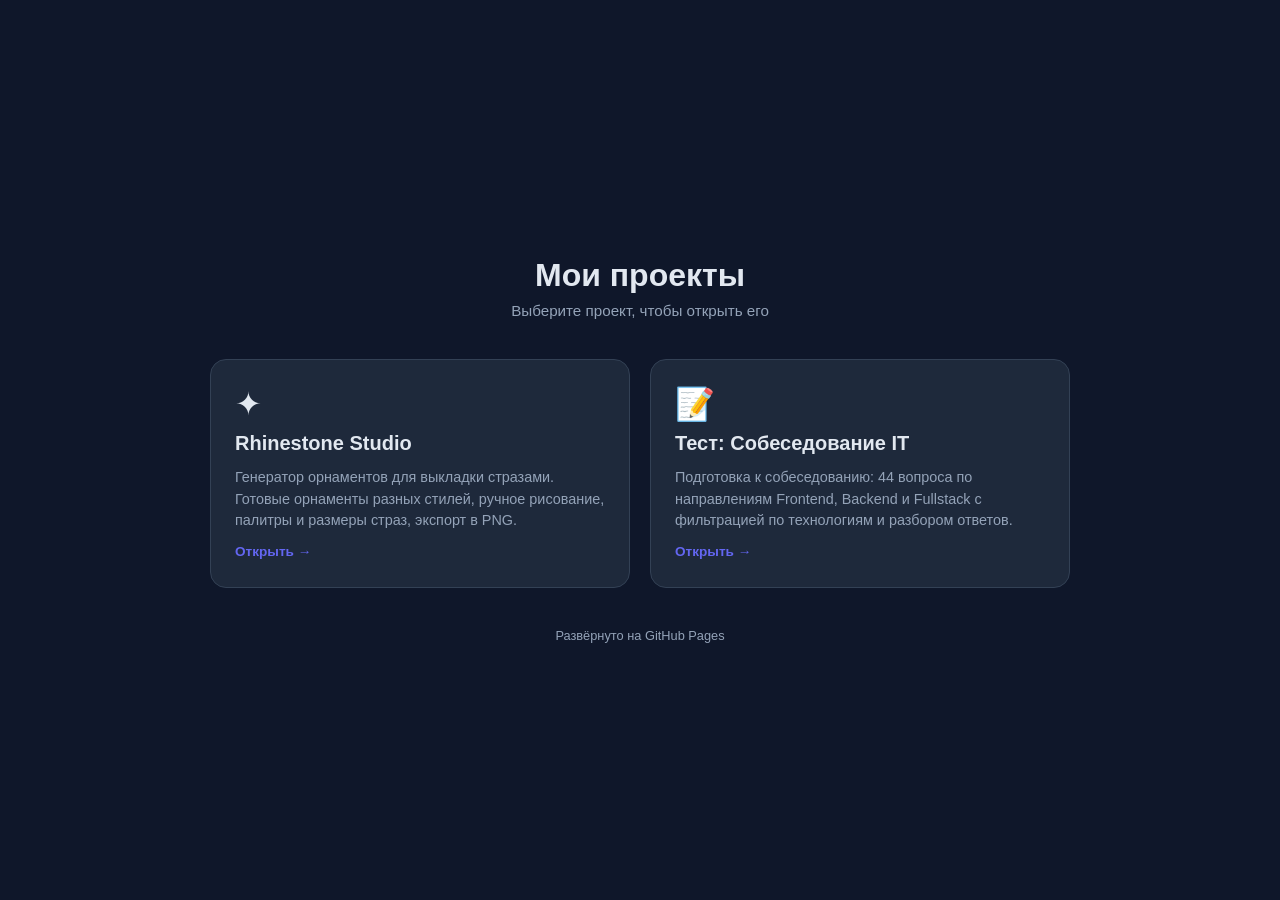
==== index.html @ 8849ab8d "Создание главной страницы" ====
<!DOCTYPE html>
<html lang="ru">
<head>
<meta charset="UTF-8">
<meta name="viewport" content="width=device-width, initial-scale=1.0">
<title>Мои проекты</title>
<style>
*,*::before,*::after{box-sizing:border-box;margin:0;padding:0}
:root{
  --bg:#0f172a;--card:#1e293b;--card2:#334155;--text:#e2e8f0;--muted:#94a3b8;
  --primary:#6366f1;--radius:16px;
}
body{
  font-family:'Inter',-apple-system,BlinkMacSystemFont,'Segoe UI',Roboto,sans-serif;
  background:var(--bg);color:var(--text);min-height:100vh;
  display:flex;flex-direction:column;align-items:center;justify-content:center;
  padding:32px 16px;
}
.header{text-align:center;margin-bottom:40px}
.header h1{font-size:2rem;font-weight:700;margin-bottom:8px}
.header p{color:var(--muted);font-size:.95rem}
.cards{
  display:grid;gap:20px;width:100%;max-width:860px;
  grid-template-columns:repeat(auto-fit,minmax(280px,1fr));
}
.card{
  display:flex;flex-direction:column;gap:12px;
  background:var(--card);border:1px solid var(--card2);border-radius:var(--radius);
  padding:28px 24px;text-decoration:none;color:var(--text);
  transition:transform .2s ease,border-color .2s ease,box-shadow .2s ease;
}
.card:hover{
  transform:translateY(-4px);border-color:var(--primary);
  box-shadow:0 12px 32px rgba(99,102,241,.18);
}
.card-icon{font-size:2rem;line-height:1}
.card h2{font-size:1.25rem;font-weight:600}
.card p{color:var(--muted);font-size:.9rem;line-height:1.5;flex:1}
.card-link{
  color:var(--primary);font-size:.85rem;font-weight:600;
  display:inline-flex;align-items:center;gap:6px;
}
.card:hover .card-link{gap:10px}
.card-link{transition:gap .2s ease}
.footer{margin-top:40px;color:var(--muted);font-size:.8rem}
</style>
</head>
<body>

<header class="header">
  <h1>Мои проекты</h1>
  <p>Выберите проект, чтобы открыть его</p>
</header>

<main class="cards">

  <a class="card" href="./ornament/">
    <span class="card-icon">✦</span>
    <h2>Rhinestone Studio</h2>
    <p>Генератор орнаментов для выкладки стразами. Готовые орнаменты разных стилей, ручное рисование, палитры и размеры страз, экспорт в PNG.</p>
    <span class="card-link">Открыть →</span>
  </a>

  <a class="card" href="./sobes/">
    <span class="card-icon">📝</span>
    <h2>Тест: Собеседование IT</h2>
    <p>Подготовка к собеседованию: 44 вопроса по направлениям Frontend, Backend и Fullstack с фильтрацией по технологиям и разбором ответов.</p>
    <span class="card-link">Открыть →</span>
  </a>

</main>

<footer class="footer">Развёрнуто на GitHub Pages</footer>

</body>
</html>
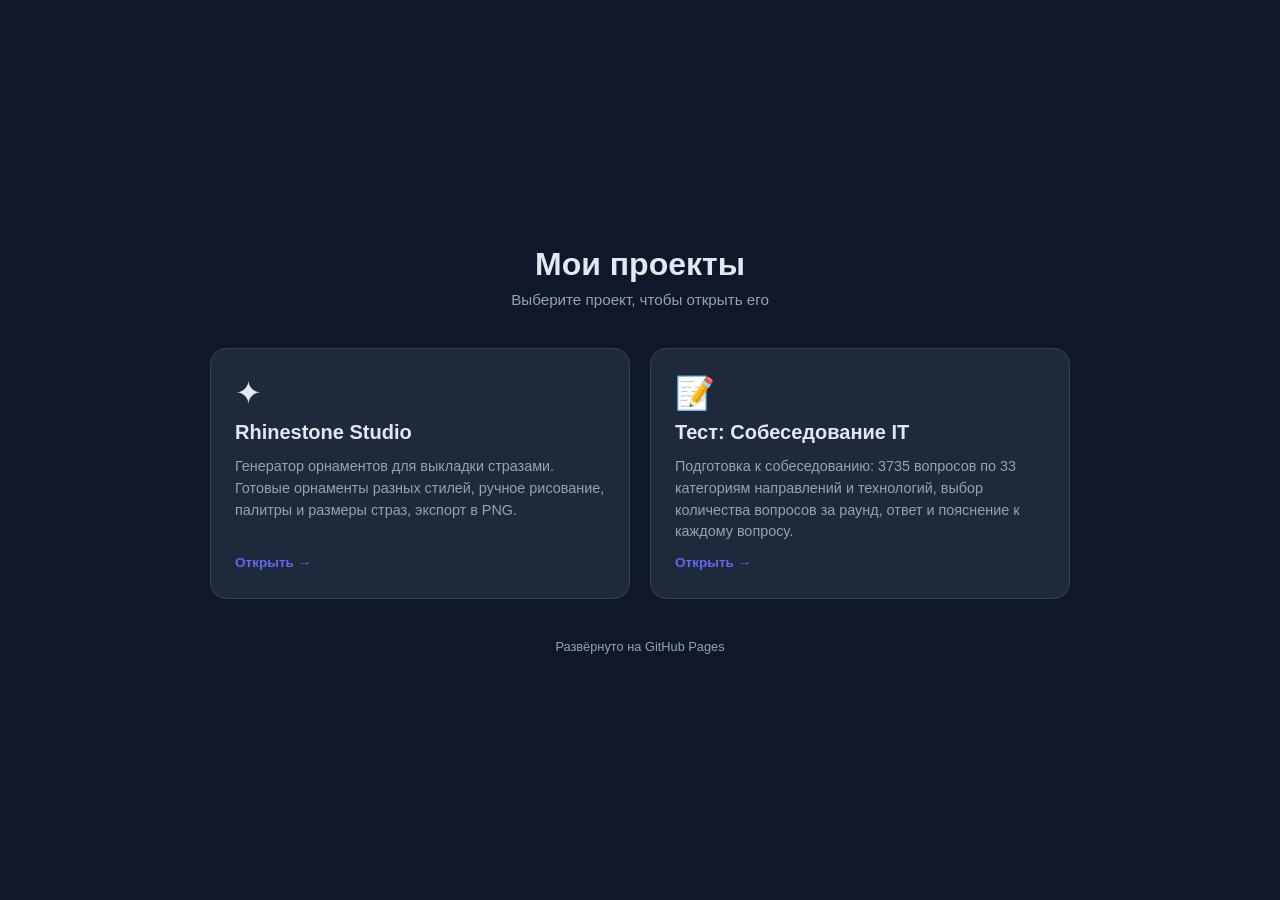
==== commit c78e6fa1: "Исправлена документация" ====
--- a/index.html
+++ b/index.html
@@ -64,7 +64,7 @@
   <a class="card" href="./sobes/">
     <span class="card-icon">📝</span>
     <h2>Тест: Собеседование IT</h2>
-    <p>Подготовка к собеседованию: 44 вопроса по направлениям Frontend, Backend и Fullstack с фильтрацией по технологиям и разбором ответов.</p>
+    <p>Подготовка к собеседованию: 3735 вопросов по 33 категориям направлений и технологий, выбор количества вопросов за раунд, ответ и пояснение к каждому вопросу.</p>
     <span class="card-link">Открыть →</span>
   </a>
 
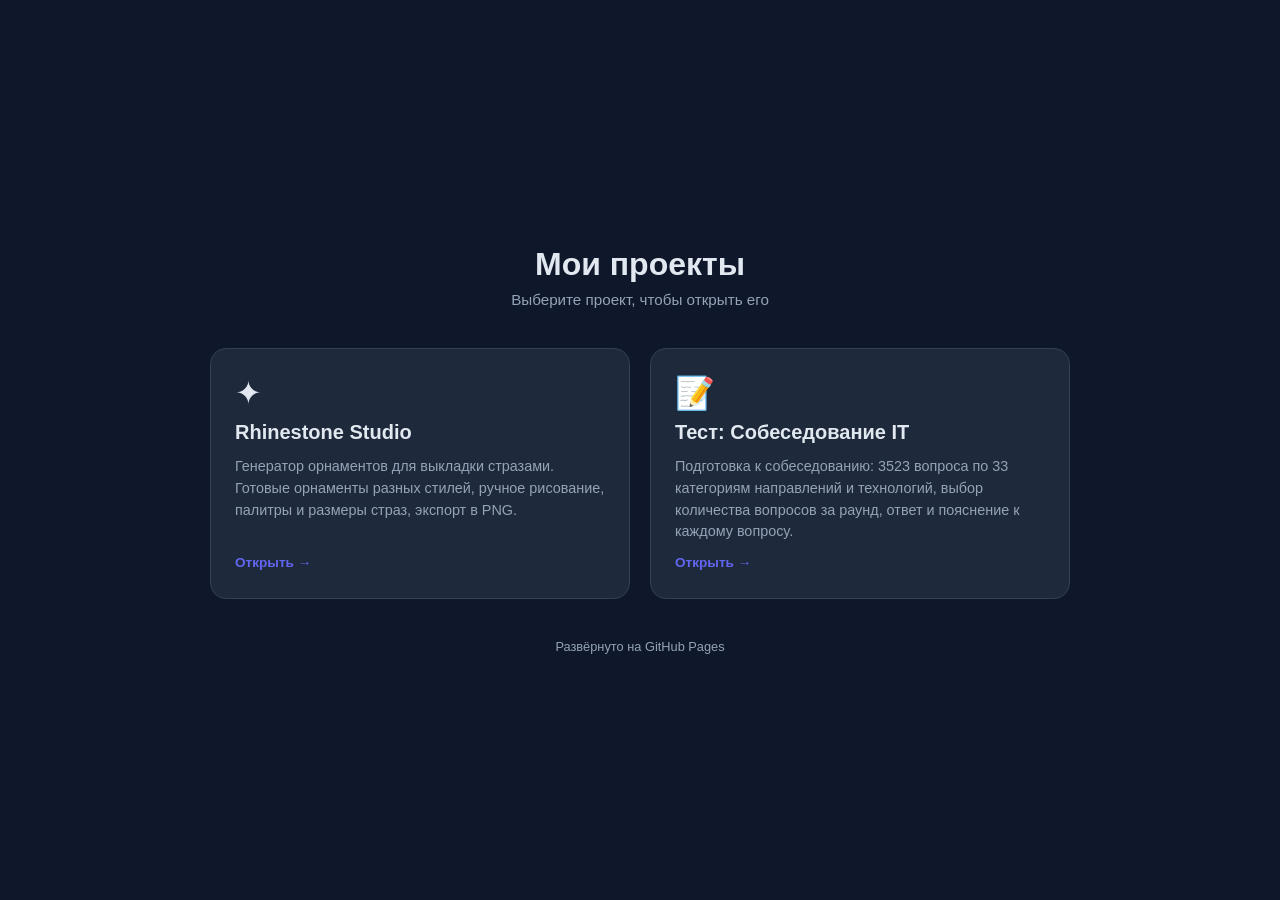
==== commit fbdfe21b: "Обновлены ответы на 100% вопросов" ====
--- a/index.html
+++ b/index.html
@@ -64,7 +64,7 @@
   <a class="card" href="./sobes/">
     <span class="card-icon">📝</span>
     <h2>Тест: Собеседование IT</h2>
-    <p>Подготовка к собеседованию: 3735 вопросов по 33 категориям направлений и технологий, выбор количества вопросов за раунд, ответ и пояснение к каждому вопросу.</p>
+    <p>Подготовка к собеседованию: 3523 вопроса по 33 категориям направлений и технологий, выбор количества вопросов за раунд, ответ и пояснение к каждому вопросу.</p>
     <span class="card-link">Открыть →</span>
   </a>
 
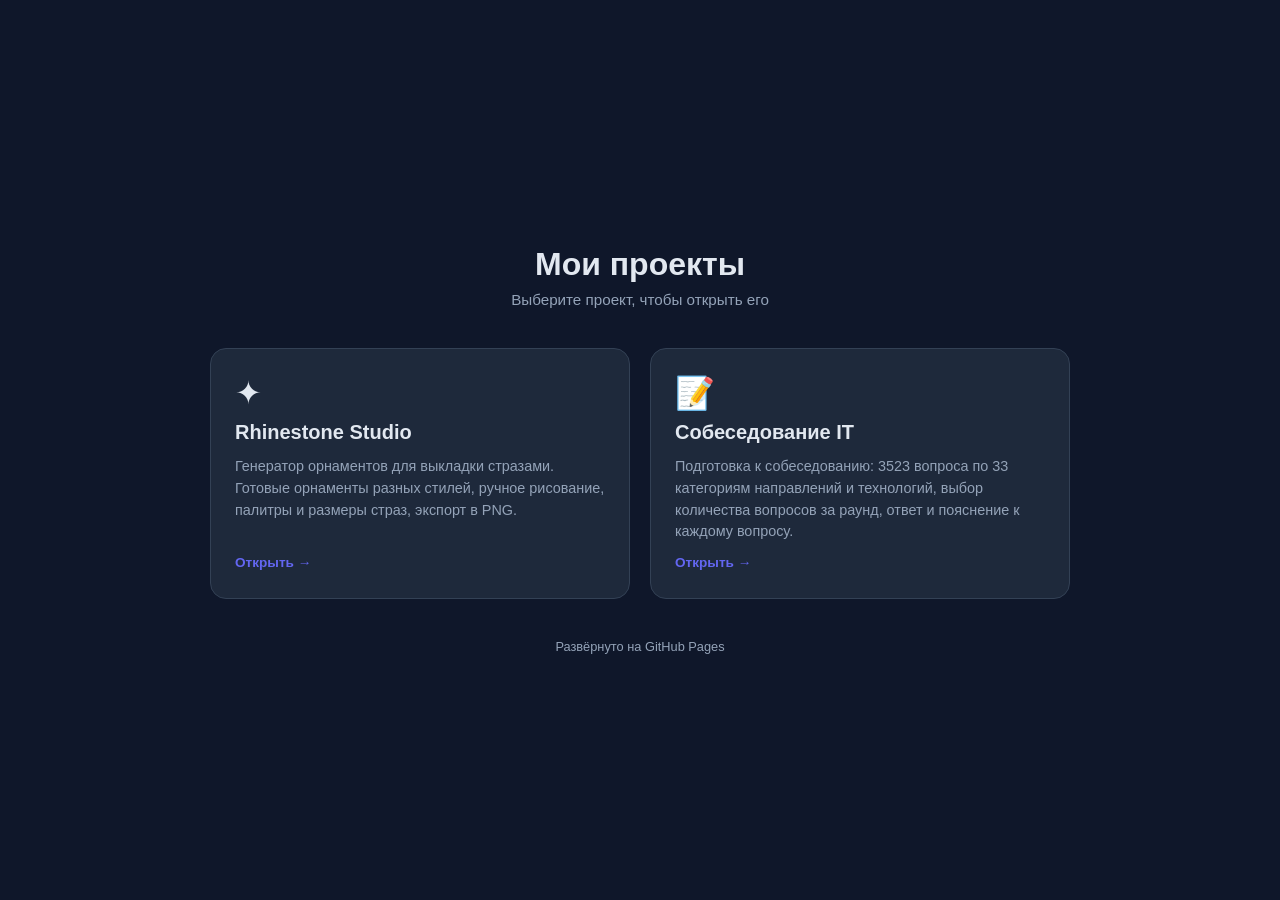
==== commit 67b93f15: "Исправление заголовка" ====
--- a/index.html
+++ b/index.html
@@ -63,7 +63,7 @@
 
   <a class="card" href="./sobes/">
     <span class="card-icon">📝</span>
-    <h2>Тест: Собеседование IT</h2>
+    <h2>Собеседование IT</h2>
     <p>Подготовка к собеседованию: 3523 вопроса по 33 категориям направлений и технологий, выбор количества вопросов за раунд, ответ и пояснение к каждому вопросу.</p>
     <span class="card-link">Открыть →</span>
   </a>
